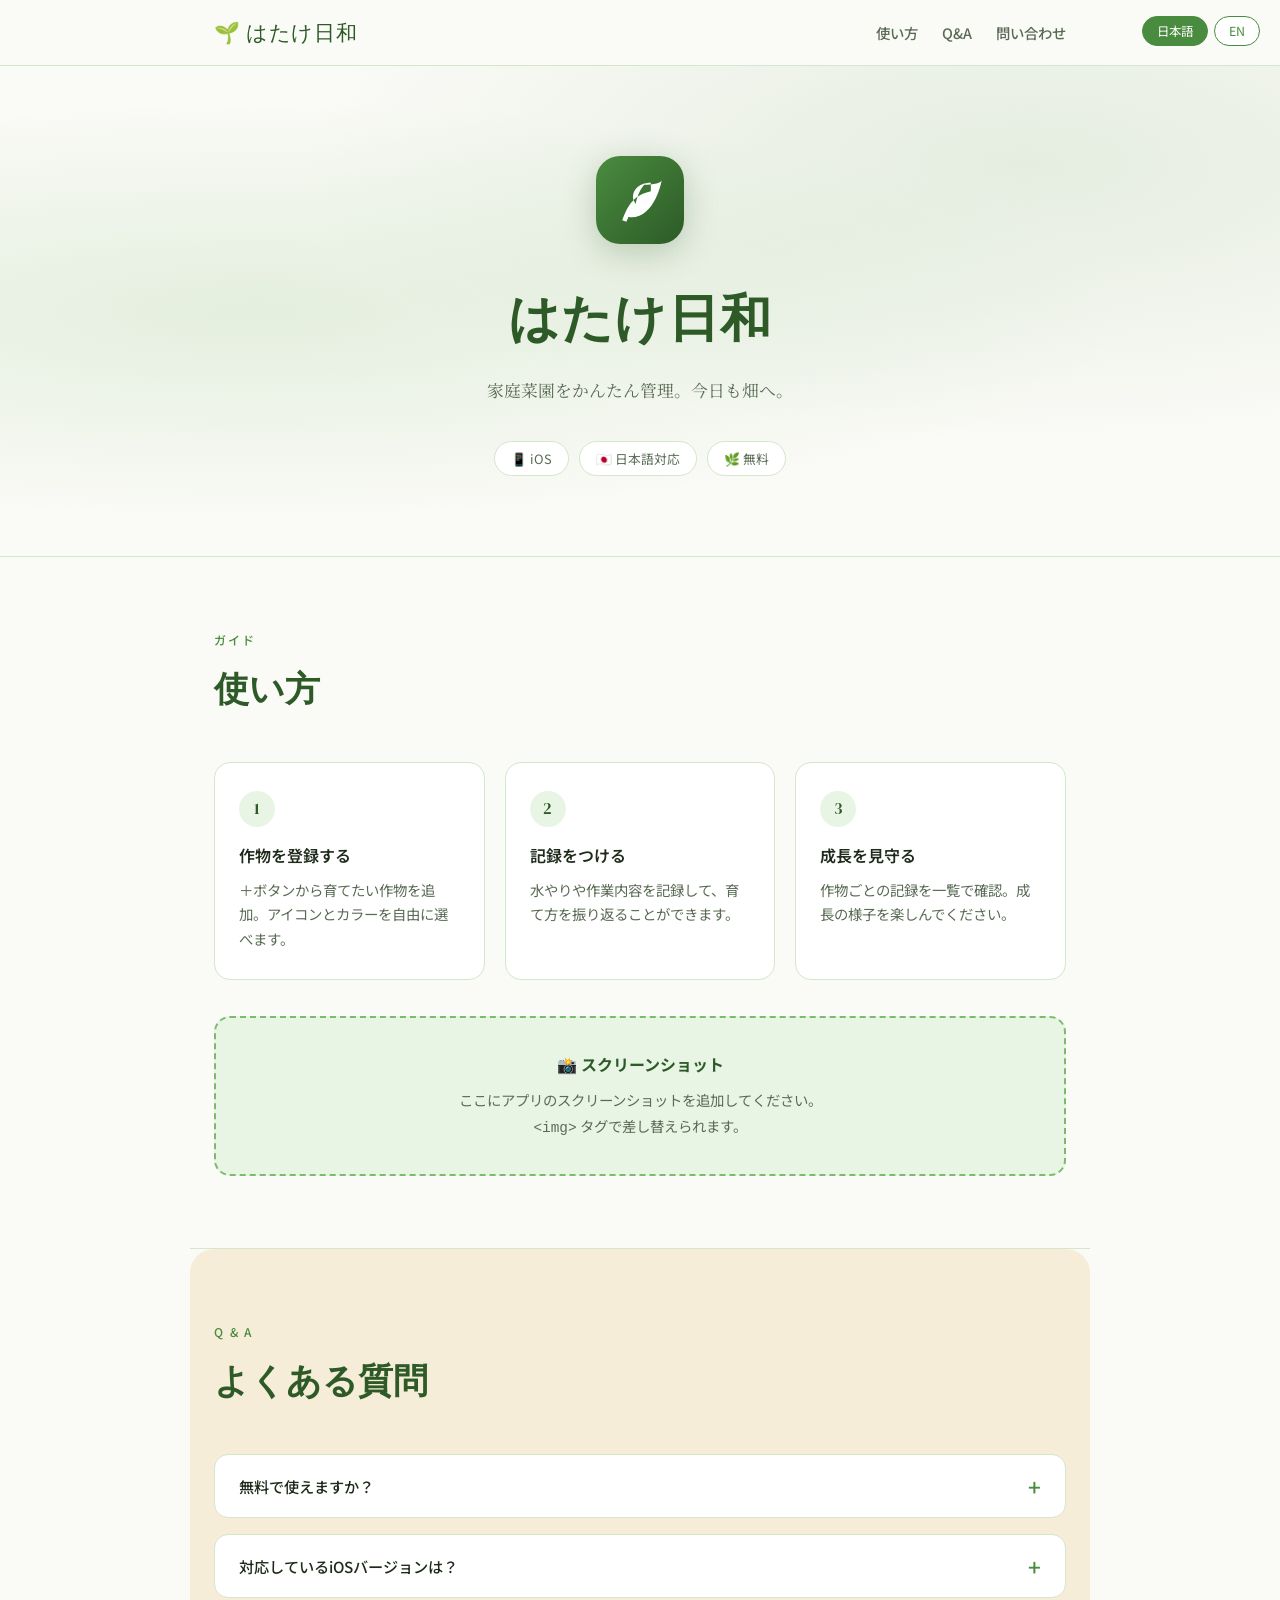
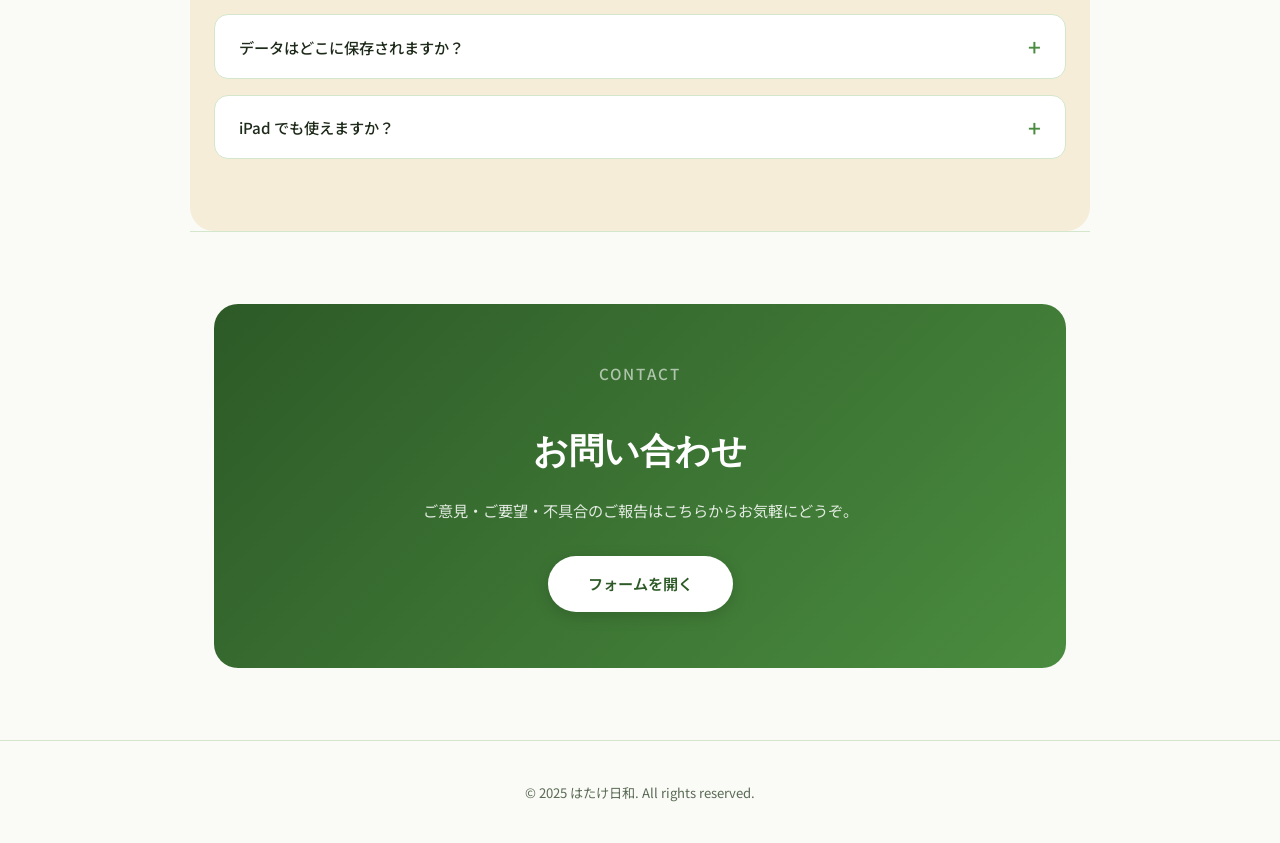
==== index.html @ 6ae56cb6 "Rename Index.html to index.html" ====
<!DOCTYPE html>
<html lang="ja">
<head>
  <meta charset="UTF-8">
  <meta name="viewport" content="width=device-width, initial-scale=1.0">
  <title>はたけ日和 - 家庭菜園をかんたん管理</title>
  <link rel="preconnect" href="https://fonts.googleapis.com">
  <link href="https://fonts.googleapis.com/css2?family=Noto+Serif+JP:wght@400;600;700&family=DM+Serif+Display&family=Noto+Sans+JP:wght@400;500&display=swap" rel="stylesheet">
  <style>
    /* ===== CSS変数（テーマカラー） ===== */
    :root {
      --green-deep:   #2d5a27;
      --green-mid:    #4a8c3f;
      --green-light:  #7dba6f;
      --green-pale:   #e8f5e4;
      --earth:        #8b6914;
      --earth-light:  #f5edd8;
      --cream:        #fafaf6;
      --text-main:    #1e2a1a;
      --text-sub:     #5a6b55;
      --border:       #d4e6cc;
    }

    /* ===== リセット・ベース ===== */
    *, *::before, *::after { box-sizing: border-box; margin: 0; padding: 0; }
    html { scroll-behavior: smooth; }
    body {
      font-family: 'Noto Sans JP', sans-serif;
      background: var(--cream);
      color: var(--text-main);
      line-height: 1.8;
    }

    /* ===== 言語切替ボタン ===== */
    .lang-switcher {
      position: fixed;
      top: 16px; right: 20px;
      z-index: 100;
      display: flex;
      gap: 6px;
    }
    .lang-btn {
      padding: 5px 14px;
      border-radius: 20px;
      border: 1.5px solid var(--green-mid);
      background: white;
      color: var(--green-mid);
      font-size: 0.78rem;
      font-family: 'Noto Sans JP', sans-serif;
      cursor: pointer;
      transition: all 0.2s;
    }
    .lang-btn.active, .lang-btn:hover {
      background: var(--green-mid);
      color: white;
    }

    /* ===== ナビゲーション ===== */
    nav {
      position: sticky;
      top: 0;
      background: rgba(250,250,246,0.92);
      backdrop-filter: blur(8px);
      border-bottom: 1px solid var(--border);
      z-index: 50;
    }
    .nav-inner {
      max-width: 900px;
      margin: 0 auto;
      padding: 14px 24px;
      display: flex;
      align-items: center;
      gap: 32px;
    }
    .nav-logo {
      font-family: 'DM Serif Display', serif;
      font-size: 1.3rem;
      color: var(--green-deep);
      text-decoration: none;
      letter-spacing: 0.03em;
    }
    .nav-links {
      display: flex;
      gap: 24px;
      list-style: none;
      margin-left: auto;
    }
    .nav-links a {
      text-decoration: none;
      color: var(--text-sub);
      font-size: 0.9rem;
      font-weight: 500;
      padding-bottom: 2px;
      border-bottom: 2px solid transparent;
      transition: color 0.2s, border-color 0.2s;
    }
    .nav-links a:hover {
      color: var(--green-mid);
      border-bottom-color: var(--green-mid);
    }

    /* ===== ヒーローセクション ===== */
    .hero {
      background:
        radial-gradient(ellipse at 20% 50%, rgba(125,186,111,0.18) 0%, transparent 60%),
        radial-gradient(ellipse at 80% 20%, rgba(77,140,63,0.12) 0%, transparent 50%),
        var(--cream);
      padding: 90px 24px 80px;
      text-align: center;
      border-bottom: 1px solid var(--border);
    }
    .hero-icon {
      width: 88px;
      height: 88px;
      background: linear-gradient(135deg, var(--green-mid), var(--green-deep));
      border-radius: 24px;
      display: flex;
      align-items: center;
      justify-content: center;
      margin: 0 auto 28px;
      box-shadow: 0 8px 32px rgba(45,90,39,0.25);
    }
    .hero-icon svg {
      width: 52px; height: 52px; fill: white;
    }
    .hero h1 {
      font-family: 'DM Serif Display', serif;
      font-size: clamp(2.2rem, 5vw, 3.2rem);
      color: var(--green-deep);
      letter-spacing: 0.02em;
      margin-bottom: 10px;
    }
    .hero-tagline {
      font-family: 'Noto Serif JP', serif;
      font-size: 1.05rem;
      color: var(--text-sub);
      margin-bottom: 36px;
    }
    .badge-row {
      display: flex;
      justify-content: center;
      gap: 10px;
      flex-wrap: wrap;
    }
    .badge {
      background: white;
      border: 1px solid var(--border);
      border-radius: 20px;
      padding: 5px 16px;
      font-size: 0.8rem;
      color: var(--text-sub);
    }

    /* ===== セクション共通 ===== */
    section {
      max-width: 900px;
      margin: 0 auto;
      padding: 72px 24px;
    }
    .section-label {
      font-size: 0.75rem;
      font-weight: 500;
      letter-spacing: 0.15em;
      text-transform: uppercase;
      color: var(--green-mid);
      margin-bottom: 8px;
    }
    .section-title {
      font-family: 'DM Serif Display', serif;
      font-size: clamp(1.6rem, 3vw, 2.2rem);
      color: var(--green-deep);
      margin-bottom: 40px;
    }
    hr.section-divider {
      border: none;
      border-top: 1px solid var(--border);
      max-width: 900px;
      margin: 0 auto;
    }

    /* ===== 使い方：ステップカード ===== */
    .steps-grid {
      display: grid;
      grid-template-columns: repeat(auto-fill, minmax(260px, 1fr));
      gap: 20px;
    }
    .step-card {
      background: white;
      border: 1px solid var(--border);
      border-radius: 16px;
      padding: 28px 24px;
      transition: box-shadow 0.2s, transform 0.2s;
    }
    .step-card:hover {
      box-shadow: 0 6px 24px rgba(45,90,39,0.1);
      transform: translateY(-2px);
    }
    .step-num {
      width: 36px; height: 36px;
      background: var(--green-pale);
      border-radius: 50%;
      display: flex;
      align-items: center;
      justify-content: center;
      font-family: 'DM Serif Display', serif;
      font-size: 1rem;
      color: var(--green-deep);
      margin-bottom: 14px;
    }
    .step-card h3 {
      font-size: 1rem;
      font-weight: 600;
      color: var(--text-main);
      margin-bottom: 8px;
    }
    .step-card p {
      font-size: 0.9rem;
      color: var(--text-sub);
      line-height: 1.7;
    }

    /* スクリーンショットプレースホルダー */
    .screenshot-note {
      background: var(--green-pale);
      border: 2px dashed var(--green-light);
      border-radius: 16px;
      padding: 32px;
      text-align: center;
      color: var(--text-sub);
      font-size: 0.9rem;
      margin-top: 36px;
    }
    .screenshot-note strong {
      display: block;
      font-size: 1rem;
      color: var(--green-deep);
      margin-bottom: 8px;
    }

    /* ===== Q&A ===== */
    #qa { background: var(--earth-light); border-radius: 24px; }
    .qa-list {
      display: flex;
      flex-direction: column;
      gap: 16px;
    }
    .qa-item {
      background: white;
      border-radius: 14px;
      border: 1px solid var(--border);
      overflow: hidden;
    }
    .qa-question {
      width: 100%;
      text-align: left;
      background: none;
      border: none;
      padding: 20px 24px;
      font-family: 'Noto Sans JP', sans-serif;
      font-size: 0.95rem;
      font-weight: 500;
      color: var(--text-main);
      cursor: pointer;
      display: flex;
      justify-content: space-between;
      align-items: center;
      gap: 12px;
    }
    .qa-question::after {
      content: '+';
      font-size: 1.4rem;
      color: var(--green-mid);
      line-height: 1;
      flex-shrink: 0;
      transition: transform 0.25s;
    }
    .qa-item.open .qa-question::after {
      transform: rotate(45deg);
    }
    .qa-answer {
      max-height: 0;
      overflow: hidden;
      transition: max-height 0.3s ease, padding 0.3s;
      font-size: 0.9rem;
      color: var(--text-sub);
      padding: 0 24px;
    }
    .qa-item.open .qa-answer {
      max-height: 300px;
      padding: 0 24px 20px;
    }

    /* ===== 問い合わせ ===== */
    .contact-box {
      background: linear-gradient(135deg, var(--green-deep), var(--green-mid));
      border-radius: 24px;
      padding: 56px 40px;
      text-align: center;
      color: white;
    }
    .contact-box .section-label { color: rgba(255,255,255,0.7); }
    .contact-box .section-title { color: white; margin-bottom: 14px; }
    .contact-box p {
      font-size: 0.95rem;
      opacity: 0.85;
      margin-bottom: 32px;
    }
    .contact-btn {
      display: inline-block;
      background: white;
      color: var(--green-deep);
      font-family: 'Noto Sans JP', sans-serif;
      font-weight: 600;
      font-size: 0.95rem;
      padding: 14px 40px;
      border-radius: 50px;
      text-decoration: none;
      transition: transform 0.2s, box-shadow 0.2s;
      box-shadow: 0 4px 16px rgba(0,0,0,0.15);
    }
    .contact-btn:hover {
      transform: translateY(-2px);
      box-shadow: 0 8px 24px rgba(0,0,0,0.2);
    }

    /* ===== フッター ===== */
    footer {
      text-align: center;
      padding: 40px 24px;
      font-size: 0.82rem;
      color: var(--text-sub);
      border-top: 1px solid var(--border);
    }

    /* ===== 言語切替：非表示クラス ===== */
    .ja, .en { transition: opacity 0.2s; }
    body.lang-en .ja { display: none; }
    body.lang-ja .en { display: none; }

    /* ===== レスポンシブ ===== */
    @media (max-width: 600px) {
      .nav-links { gap: 16px; }
      .nav-links a { font-size: 0.82rem; }
      .contact-box { padding: 40px 24px; }
    }
  </style>
</head>
<body class="lang-ja">

  <!-- 言語切替 -->
  <div class="lang-switcher">
    <button class="lang-btn active" onclick="setLang('ja')">日本語</button>
    <button class="lang-btn" onclick="setLang('en')">EN</button>
  </div>

  <!-- ナビゲーション -->
  <nav>
    <div class="nav-inner">
      <a href="#" class="nav-logo">🌱 はたけ日和</a>
      <ul class="nav-links">
        <li><a href="#howto"><span class="ja">使い方</span><span class="en">How to Use</span></a></li>
        <li><a href="#qa"><span class="ja">Q&amp;A</span><span class="en">Q&amp;A</span></a></li>
        <li><a href="#contact"><span class="ja">問い合わせ</span><span class="en">Contact</span></a></li>
      </ul>
    </div>
  </nav>

  <!-- ヒーロー -->
  <div class="hero">
    <div class="hero-icon">
      <svg viewBox="0 0 24 24"><path d="M17 8C8 10 5.9 16.17 3.82 21.34L5.71 22l1-2.3A4.49 4.49 0 0 0 8 20C19 20 22 3 22 3c-1 2-8 2-8 2C11 8 10 14 10 14l-1-2c-1-4 2-8 8-8Z"/></svg>
    </div>
    <h1>はたけ日和</h1>
    <p class="hero-tagline ja">家庭菜園をかんたん管理。今日も畑へ。</p>
    <p class="hero-tagline en">Simple home garden journal for every sunny day.</p>
    <div class="badge-row">
      <span class="badge">📱 iOS</span>
      <span class="badge ja">🇯🇵 日本語対応</span>
      <span class="badge en">🇯🇵 Japanese App</span>
      <span class="badge">🌿 無料</span>
    </div>
  </div>

  <!-- 使い方 -->
  <section id="howto">
    <p class="section-label ja">ガイド</p>
    <p class="section-label en">Guide</p>
    <h2 class="section-title ja">使い方</h2>
    <h2 class="section-title en">How to Use</h2>

    <div class="steps-grid">
      <div class="step-card">
        <div class="step-num">1</div>
        <h3 class="ja">作物を登録する</h3>
        <h3 class="en">Add a Crop</h3>
        <p class="ja">＋ボタンから育てたい作物を追加。アイコンとカラーを自由に選べます。</p>
        <p class="en">Tap the + button to add a crop. Choose your favorite icon and color.</p>
      </div>
      <div class="step-card">
        <div class="step-num">2</div>
        <h3 class="ja">記録をつける</h3>
        <h3 class="en">Log Your Garden</h3>
        <p class="ja">水やりや作業内容を記録して、育て方を振り返ることができます。</p>
        <p class="en">Record watering and tasks to track your gardening progress.</p>
      </div>
      <div class="step-card">
        <div class="step-num">3</div>
        <h3 class="ja">成長を見守る</h3>
        <h3 class="en">Watch It Grow</h3>
        <p class="ja">作物ごとの記録を一覧で確認。成長の様子を楽しんでください。</p>
        <p class="en">View all records per crop and enjoy watching your plants grow.</p>
      </div>
    </div>

    <!-- スクリーンショット挿入場所 -->
    <div class="screenshot-note">
      <strong class="ja">📸 スクリーンショット</strong>
      <strong class="en">📸 Screenshots</strong>
      <span class="ja">ここにアプリのスクリーンショットを追加してください。<br><code>&lt;img&gt;</code> タグで差し替えられます。</span>
      <span class="en">Add your app screenshots here.<br>Replace this with <code>&lt;img&gt;</code> tags.</span>
    </div>
  </section>

  <hr class="section-divider">

  <!-- Q&A -->
  <section id="qa">
    <p class="section-label">Q &amp; A</p>
    <h2 class="section-title ja">よくある質問</h2>
    <h2 class="section-title en">Frequently Asked Questions</h2>

    <div class="qa-list">

      <div class="qa-item">
        <button class="qa-question ja" onclick="toggleQA(this)">無料で使えますか？</button>
        <button class="qa-question en" onclick="toggleQA(this)">Is the app free to use?</button>
        <div class="qa-answer ja">はい、無料でご利用いただけます。</div>
        <div class="qa-answer en">Yes, the app is completely free.</div>
      </div>

      <div class="qa-item">
        <button class="qa-question ja" onclick="toggleQA(this)">対応しているiOSバージョンは？</button>
        <button class="qa-question en" onclick="toggleQA(this)">What iOS versions are supported?</button>
        <div class="qa-answer ja">iOS 17以降に対応しています。</div>
        <div class="qa-answer en">HomeGarden requires iOS 17 or later.</div>
      </div>

      <div class="qa-item">
        <button class="qa-question ja" onclick="toggleQA(this)">データはどこに保存されますか？</button>
        <button class="qa-question en" onclick="toggleQA(this)">Where is my data stored?</button>
        <div class="qa-answer ja">データはお使いのデバイス内にのみ保存されます。外部サーバーへの送信はありません。</div>
        <div class="qa-answer en">All data is stored locally on your device. Nothing is sent to external servers.</div>
      </div>

      <div class="qa-item">
        <button class="qa-question ja" onclick="toggleQA(this)">iPad でも使えますか？</button>
        <button class="qa-question en" onclick="toggleQA(this)">Can I use it on iPad?</button>
        <div class="qa-answer ja">現在はiPhone向けに最適化されています。iPad対応は今後のアップデートで検討中です。</div>
        <div class="qa-answer en">Currently optimized for iPhone. iPad support is being considered for a future update.</div>
      </div>

    </div>
  </section>

  <hr class="section-divider">

  <!-- 問い合わせ -->
  <section id="contact">
    <div class="contact-box">
      <p class="section-label">Contact</p>
      <h2 class="section-title ja">お問い合わせ</h2>
      <h2 class="section-title en">Get in Touch</h2>
      <p class="ja">ご意見・ご要望・不具合のご報告はこちらからお気軽にどうぞ。</p>
      <p class="en">Have feedback, a request, or found a bug? Feel free to reach out.</p>
      <!-- ▼ Google フォームのURLに差し替えてください ▼ -->
      <a href="https://docs.google.com/forms/d/e/1FAIpQLSd4yqI40snKycwmUbcqbCMmJKkTAy4T33C1d7pGYX413HEjDw/viewform?usp=header" class="contact-btn">
        <span class="ja">フォームを開く</span>
        <span class="en">Open Form</span>
      </a>
    </div>
  </section>

  <!-- フッター -->
  <footer>
    <p>© 2025 はたけ日和. All rights reserved.</p>
  </footer>

  <script>
    /* ===== 言語切替 ===== */
    function setLang(lang) {
      document.body.className = 'lang-' + lang;
      document.querySelectorAll('.lang-btn').forEach(btn => {
        btn.classList.toggle('active', btn.textContent.trim().toLowerCase().startsWith(lang === 'ja' ? '日' : 'en'));
      });
      document.documentElement.lang = lang === 'ja' ? 'ja' : 'en';
    }

    /* ===== Q&Aアコーディオン ===== */
    function toggleQA(btn) {
      const item = btn.closest('.qa-item');
      // 同じカテゴリ（日/英）の他を閉じる
      document.querySelectorAll('.qa-item').forEach(i => {
        if (i !== item) i.classList.remove('open');
      });
      item.classList.toggle('open');
    }
  </script>

</body>
</html>
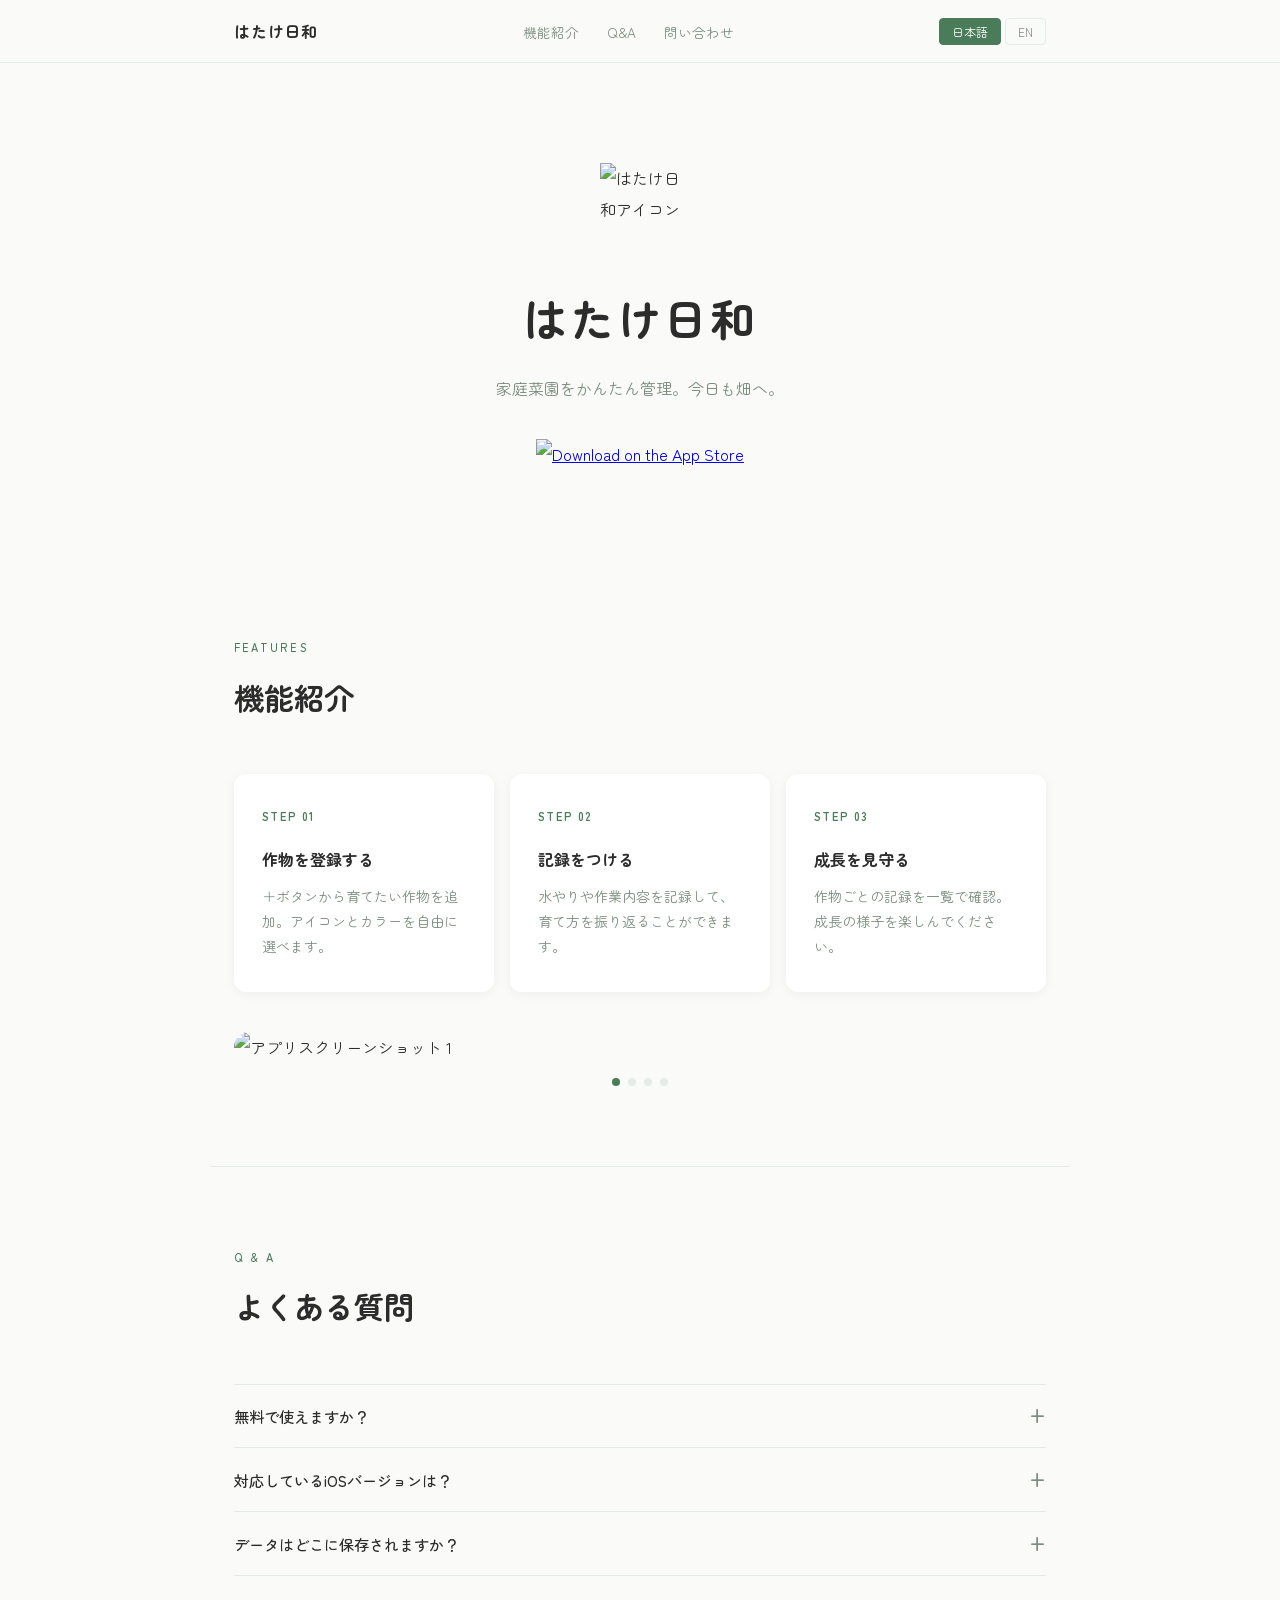
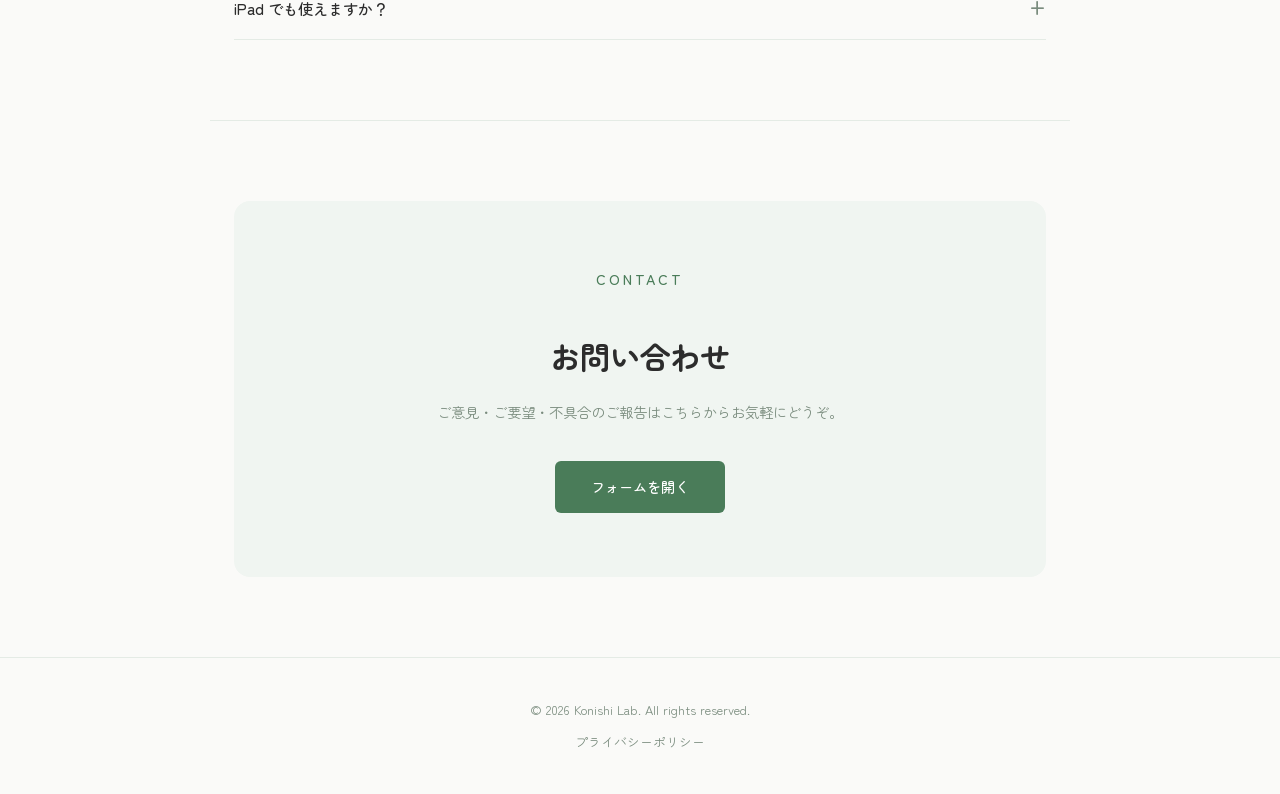
==== commit 9564d1db: "スクリーンショットカルーセルを1枚表示に変更・ドットインジケーター追加・コピーライト更新 Co-Authored-By: Claude Sonnet 4.6 <noreply@anthropic.co" ====
--- a/index.html
+++ b/index.html
@@ -3,408 +3,79 @@
 <head>
   <meta charset="UTF-8">
   <meta name="viewport" content="width=device-width, initial-scale=1.0">
-  <title>はたけ日和 - 家庭菜園をかんたん管理</title>
+  <title>はたけ日和</title>
   <link rel="preconnect" href="https://fonts.googleapis.com">
-  <link href="https://fonts.googleapis.com/css2?family=Noto+Serif+JP:wght@400;600;700&family=DM+Serif+Display&family=Noto+Sans+JP:wght@400;500&display=swap" rel="stylesheet">
-  <style>
-    /* ===== CSS変数（テーマカラー） ===== */
-    :root {
-      --green-deep:   #2d5a27;
-      --green-mid:    #4a8c3f;
-      --green-light:  #7dba6f;
-      --green-pale:   #e8f5e4;
-      --earth:        #8b6914;
-      --earth-light:  #f5edd8;
-      --cream:        #fafaf6;
-      --text-main:    #1e2a1a;
-      --text-sub:     #5a6b55;
-      --border:       #d4e6cc;
-    }
-
-    /* ===== リセット・ベース ===== */
-    *, *::before, *::after { box-sizing: border-box; margin: 0; padding: 0; }
-    html { scroll-behavior: smooth; }
-    body {
-      font-family: 'Noto Sans JP', sans-serif;
-      background: var(--cream);
-      color: var(--text-main);
-      line-height: 1.8;
-    }
-
-    /* ===== 言語切替ボタン ===== */
-    .lang-switcher {
-      position: fixed;
-      top: 16px; right: 20px;
-      z-index: 100;
-      display: flex;
-      gap: 6px;
-    }
-    .lang-btn {
-      padding: 5px 14px;
-      border-radius: 20px;
-      border: 1.5px solid var(--green-mid);
-      background: white;
-      color: var(--green-mid);
-      font-size: 0.78rem;
-      font-family: 'Noto Sans JP', sans-serif;
-      cursor: pointer;
-      transition: all 0.2s;
-    }
-    .lang-btn.active, .lang-btn:hover {
-      background: var(--green-mid);
-      color: white;
-    }
-
-    /* ===== ナビゲーション ===== */
-    nav {
-      position: sticky;
-      top: 0;
-      background: rgba(250,250,246,0.92);
-      backdrop-filter: blur(8px);
-      border-bottom: 1px solid var(--border);
-      z-index: 50;
-    }
-    .nav-inner {
-      max-width: 900px;
-      margin: 0 auto;
-      padding: 14px 24px;
-      display: flex;
-      align-items: center;
-      gap: 32px;
-    }
-    .nav-logo {
-      font-family: 'DM Serif Display', serif;
-      font-size: 1.3rem;
-      color: var(--green-deep);
-      text-decoration: none;
-      letter-spacing: 0.03em;
-    }
-    .nav-links {
-      display: flex;
-      gap: 24px;
-      list-style: none;
-      margin-left: auto;
-    }
-    .nav-links a {
-      text-decoration: none;
-      color: var(--text-sub);
-      font-size: 0.9rem;
-      font-weight: 500;
-      padding-bottom: 2px;
-      border-bottom: 2px solid transparent;
-      transition: color 0.2s, border-color 0.2s;
-    }
-    .nav-links a:hover {
-      color: var(--green-mid);
-      border-bottom-color: var(--green-mid);
-    }
-
-    /* ===== ヒーローセクション ===== */
-    .hero {
-      background:
-        radial-gradient(ellipse at 20% 50%, rgba(125,186,111,0.18) 0%, transparent 60%),
-        radial-gradient(ellipse at 80% 20%, rgba(77,140,63,0.12) 0%, transparent 50%),
-        var(--cream);
-      padding: 90px 24px 80px;
-      text-align: center;
-      border-bottom: 1px solid var(--border);
-    }
-    .hero-icon {
-      width: 88px;
-      height: 88px;
-      background: linear-gradient(135deg, var(--green-mid), var(--green-deep));
-      border-radius: 24px;
-      display: flex;
-      align-items: center;
-      justify-content: center;
-      margin: 0 auto 28px;
-      box-shadow: 0 8px 32px rgba(45,90,39,0.25);
-    }
-    .hero-icon svg {
-      width: 52px; height: 52px; fill: white;
-    }
-    .hero h1 {
-      font-family: 'DM Serif Display', serif;
-      font-size: clamp(2.2rem, 5vw, 3.2rem);
-      color: var(--green-deep);
-      letter-spacing: 0.02em;
-      margin-bottom: 10px;
-    }
-    .hero-tagline {
-      font-family: 'Noto Serif JP', serif;
-      font-size: 1.05rem;
-      color: var(--text-sub);
-      margin-bottom: 36px;
-    }
-    .badge-row {
-      display: flex;
-      justify-content: center;
-      gap: 10px;
-      flex-wrap: wrap;
-    }
-    .badge {
-      background: white;
-      border: 1px solid var(--border);
-      border-radius: 20px;
-      padding: 5px 16px;
-      font-size: 0.8rem;
-      color: var(--text-sub);
-    }
-
-    /* ===== セクション共通 ===== */
-    section {
-      max-width: 900px;
-      margin: 0 auto;
-      padding: 72px 24px;
-    }
-    .section-label {
-      font-size: 0.75rem;
-      font-weight: 500;
-      letter-spacing: 0.15em;
-      text-transform: uppercase;
-      color: var(--green-mid);
-      margin-bottom: 8px;
-    }
-    .section-title {
-      font-family: 'DM Serif Display', serif;
-      font-size: clamp(1.6rem, 3vw, 2.2rem);
-      color: var(--green-deep);
-      margin-bottom: 40px;
-    }
-    hr.section-divider {
-      border: none;
-      border-top: 1px solid var(--border);
-      max-width: 900px;
-      margin: 0 auto;
-    }
-
-    /* ===== 使い方：ステップカード ===== */
-    .steps-grid {
-      display: grid;
-      grid-template-columns: repeat(auto-fill, minmax(260px, 1fr));
-      gap: 20px;
-    }
-    .step-card {
-      background: white;
-      border: 1px solid var(--border);
-      border-radius: 16px;
-      padding: 28px 24px;
-      transition: box-shadow 0.2s, transform 0.2s;
-    }
-    .step-card:hover {
-      box-shadow: 0 6px 24px rgba(45,90,39,0.1);
-      transform: translateY(-2px);
-    }
-    .step-num {
-      width: 36px; height: 36px;
-      background: var(--green-pale);
-      border-radius: 50%;
-      display: flex;
-      align-items: center;
-      justify-content: center;
-      font-family: 'DM Serif Display', serif;
-      font-size: 1rem;
-      color: var(--green-deep);
-      margin-bottom: 14px;
-    }
-    .step-card h3 {
-      font-size: 1rem;
-      font-weight: 600;
-      color: var(--text-main);
-      margin-bottom: 8px;
-    }
-    .step-card p {
-      font-size: 0.9rem;
-      color: var(--text-sub);
-      line-height: 1.7;
-    }
-
-    /* スクリーンショットプレースホルダー */
-    .screenshot-note {
-      background: var(--green-pale);
-      border: 2px dashed var(--green-light);
-      border-radius: 16px;
-      padding: 32px;
-      text-align: center;
-      color: var(--text-sub);
-      font-size: 0.9rem;
-      margin-top: 36px;
-    }
-    .screenshot-note strong {
-      display: block;
-      font-size: 1rem;
-      color: var(--green-deep);
-      margin-bottom: 8px;
-    }
-
-    /* ===== Q&A ===== */
-    #qa { background: var(--earth-light); border-radius: 24px; }
-    .qa-list {
-      display: flex;
-      flex-direction: column;
-      gap: 16px;
-    }
-    .qa-item {
-      background: white;
-      border-radius: 14px;
-      border: 1px solid var(--border);
-      overflow: hidden;
-    }
-    .qa-question {
-      width: 100%;
-      text-align: left;
-      background: none;
-      border: none;
-      padding: 20px 24px;
-      font-family: 'Noto Sans JP', sans-serif;
-      font-size: 0.95rem;
-      font-weight: 500;
-      color: var(--text-main);
-      cursor: pointer;
-      display: flex;
-      justify-content: space-between;
-      align-items: center;
-      gap: 12px;
-    }
-    .qa-question::after {
-      content: '+';
-      font-size: 1.4rem;
-      color: var(--green-mid);
-      line-height: 1;
-      flex-shrink: 0;
-      transition: transform 0.25s;
-    }
-    .qa-item.open .qa-question::after {
-      transform: rotate(45deg);
-    }
-    .qa-answer {
-      max-height: 0;
-      overflow: hidden;
-      transition: max-height 0.3s ease, padding 0.3s;
-      font-size: 0.9rem;
-      color: var(--text-sub);
-      padding: 0 24px;
-    }
-    .qa-item.open .qa-answer {
-      max-height: 300px;
-      padding: 0 24px 20px;
-    }
-
-    /* ===== 問い合わせ ===== */
-    .contact-box {
-      background: linear-gradient(135deg, var(--green-deep), var(--green-mid));
-      border-radius: 24px;
-      padding: 56px 40px;
-      text-align: center;
-      color: white;
-    }
-    .contact-box .section-label { color: rgba(255,255,255,0.7); }
-    .contact-box .section-title { color: white; margin-bottom: 14px; }
-    .contact-box p {
-      font-size: 0.95rem;
-      opacity: 0.85;
-      margin-bottom: 32px;
-    }
-    .contact-btn {
-      display: inline-block;
-      background: white;
-      color: var(--green-deep);
-      font-family: 'Noto Sans JP', sans-serif;
-      font-weight: 600;
-      font-size: 0.95rem;
-      padding: 14px 40px;
-      border-radius: 50px;
-      text-decoration: none;
-      transition: transform 0.2s, box-shadow 0.2s;
-      box-shadow: 0 4px 16px rgba(0,0,0,0.15);
-    }
-    .contact-btn:hover {
-      transform: translateY(-2px);
-      box-shadow: 0 8px 24px rgba(0,0,0,0.2);
-    }
-
-    /* ===== フッター ===== */
-    footer {
-      text-align: center;
-      padding: 40px 24px;
-      font-size: 0.82rem;
-      color: var(--text-sub);
-      border-top: 1px solid var(--border);
-    }
-
-    /* ===== 言語切替：非表示クラス ===== */
-    .ja, .en { transition: opacity 0.2s; }
-    body.lang-en .ja { display: none; }
-    body.lang-ja .en { display: none; }
-
-    /* ===== レスポンシブ ===== */
-    @media (max-width: 600px) {
-      .nav-links { gap: 16px; }
-      .nav-links a { font-size: 0.82rem; }
-      .contact-box { padding: 40px 24px; }
-    }
-  </style>
+  <link href="https://fonts.googleapis.com/css2?family=Zen+Maru+Gothic:wght@400;500;700&display=swap" rel="stylesheet">
+  <link rel="stylesheet" href="src/style.css">
 </head>
 <body class="lang-ja">
-
-  <!-- 言語切替 -->
-  <div class="lang-switcher">
-    <button class="lang-btn active" onclick="setLang('ja')">日本語</button>
-    <button class="lang-btn" onclick="setLang('en')">EN</button>
-  </div>
 
   <!-- ナビゲーション -->
   <nav>
     <div class="nav-inner">
-      <a href="#" class="nav-logo">🌱 はたけ日和</a>
+      <a href="#" class="nav-logo">はたけ日和</a>
       <ul class="nav-links">
-        <li><a href="#howto"><span class="ja">使い方</span><span class="en">How to Use</span></a></li>
+        <li><a href="#howto"><span class="ja">機能紹介</span><span class="en">Features</span></a></li>
         <li><a href="#qa"><span class="ja">Q&amp;A</span><span class="en">Q&amp;A</span></a></li>
         <li><a href="#contact"><span class="ja">問い合わせ</span><span class="en">Contact</span></a></li>
+        <!-- 言語切替（スマホメニュー内に表示） -->
+        <li class="lang-switcher-item">
+          <div class="lang-switcher">
+            <button class="lang-btn active" onclick="setLang('ja')">日本語</button>
+            <button class="lang-btn" onclick="setLang('en')">EN</button>
+          </div>
+        </li>
       </ul>
+      <!-- 言語切替（デスクトップのみ表示） -->
+      <div class="lang-switcher lang-switcher-desktop">
+        <button class="lang-btn active" onclick="setLang('ja')">日本語</button>
+        <button class="lang-btn" onclick="setLang('en')">EN</button>
+      </div>
+      <!-- ハンバーガーボタン（スマホのみ表示・一番右） -->
+      <button class="nav-hamburger" aria-label="メニュー" onclick="toggleNav()">
+        <span></span><span></span><span></span>
+      </button>
     </div>
   </nav>
 
   <!-- ヒーロー -->
   <div class="hero">
     <div class="hero-icon">
-      <svg viewBox="0 0 24 24"><path d="M17 8C8 10 5.9 16.17 3.82 21.34L5.71 22l1-2.3A4.49 4.49 0 0 0 8 20C19 20 22 3 22 3c-1 2-8 2-8 2C11 8 10 14 10 14l-1-2c-1-4 2-8 8-8Z"/></svg>
+      <img src="images/icon.png" alt="はたけ日和アイコン" loading="lazy">
     </div>
     <h1>はたけ日和</h1>
     <p class="hero-tagline ja">家庭菜園をかんたん管理。今日も畑へ。</p>
     <p class="hero-tagline en">Simple home garden journal for every sunny day.</p>
-    <div class="badge-row">
-      <span class="badge">📱 iOS</span>
-      <span class="badge ja">🇯🇵 日本語対応</span>
-      <span class="badge en">🇯🇵 Japanese App</span>
-      <span class="badge">🌿 無料</span>
-    </div>
+    <!-- ▼ App Store の URL に差し替えてください ▼ -->
+    <a href="#" class="appstore-btn" target="_blank" rel="noopener noreferrer">
+      <img src="https://developer.apple.com/assets/elements/badges/download-on-the-app-store.svg" alt="Download on the App Store">
+    </a>
   </div>
 
   <!-- 使い方 -->
   <section id="howto">
-    <p class="section-label ja">ガイド</p>
-    <p class="section-label en">Guide</p>
-    <h2 class="section-title ja">使い方</h2>
-    <h2 class="section-title en">How to Use</h2>
+    <p class="section-label ja">Features</p>
+    <p class="section-label en">Features</p>
+    <h2 class="section-title ja">機能紹介</h2>
+    <h2 class="section-title en">Features</h2>
 
     <div class="steps-grid">
       <div class="step-card">
-        <div class="step-num">1</div>
+        <div class="step-num">STEP 01</div>
         <h3 class="ja">作物を登録する</h3>
         <h3 class="en">Add a Crop</h3>
         <p class="ja">＋ボタンから育てたい作物を追加。アイコンとカラーを自由に選べます。</p>
         <p class="en">Tap the + button to add a crop. Choose your favorite icon and color.</p>
       </div>
       <div class="step-card">
-        <div class="step-num">2</div>
+        <div class="step-num">STEP 02</div>
         <h3 class="ja">記録をつける</h3>
         <h3 class="en">Log Your Garden</h3>
         <p class="ja">水やりや作業内容を記録して、育て方を振り返ることができます。</p>
         <p class="en">Record watering and tasks to track your gardening progress.</p>
       </div>
       <div class="step-card">
-        <div class="step-num">3</div>
+        <div class="step-num">STEP 03</div>
         <h3 class="ja">成長を見守る</h3>
         <h3 class="en">Watch It Grow</h3>
         <p class="ja">作物ごとの記録を一覧で確認。成長の様子を楽しんでください。</p>
@@ -412,12 +83,20 @@
       </div>
     </div>
 
-    <!-- スクリーンショット挿入場所 -->
-    <div class="screenshot-note">
-      <strong class="ja">📸 スクリーンショット</strong>
-      <strong class="en">📸 Screenshots</strong>
-      <span class="ja">ここにアプリのスクリーンショットを追加してください。<br><code>&lt;img&gt;</code> タグで差し替えられます。</span>
-      <span class="en">Add your app screenshots here.<br>Replace this with <code>&lt;img&gt;</code> tags.</span>
+    <!-- スクリーンショットカルーセル -->
+    <div class="screenshot-carousel">
+      <div class="screenshot-track">
+        <img src="images/screenshots/1.png" alt="アプリスクリーンショット 1" loading="lazy">
+        <img src="images/screenshots/2.png" alt="アプリスクリーンショット 2" loading="lazy">
+        <img src="images/screenshots/3.png" alt="アプリスクリーンショット 3" loading="lazy">
+        <img src="images/screenshots/4.png" alt="アプリスクリーンショット 4" loading="lazy">
+      </div>
+      <div class="screenshot-dots">
+        <span class="dot active"></span>
+        <span class="dot"></span>
+        <span class="dot"></span>
+        <span class="dot"></span>
+      </div>
     </div>
   </section>
 
@@ -482,29 +161,11 @@
 
   <!-- フッター -->
   <footer>
-    <p>© 2025 はたけ日和. All rights reserved.</p>
+    <p>© 2026 Konishi Lab. All rights reserved.</p>
+    <p style="margin-top: 8px;"><a href="privacy.html" class="footer-link">プライバシーポリシー</a></p>
   </footer>
 
-  <script>
-    /* ===== 言語切替 ===== */
-    function setLang(lang) {
-      document.body.className = 'lang-' + lang;
-      document.querySelectorAll('.lang-btn').forEach(btn => {
-        btn.classList.toggle('active', btn.textContent.trim().toLowerCase().startsWith(lang === 'ja' ? '日' : 'en'));
-      });
-      document.documentElement.lang = lang === 'ja' ? 'ja' : 'en';
-    }
-
-    /* ===== Q&Aアコーディオン ===== */
-    function toggleQA(btn) {
-      const item = btn.closest('.qa-item');
-      // 同じカテゴリ（日/英）の他を閉じる
-      document.querySelectorAll('.qa-item').forEach(i => {
-        if (i !== item) i.classList.remove('open');
-      });
-      item.classList.toggle('open');
-    }
-  </script>
+  <script src="src/script.js"></script>
 
 </body>
 </html>
--- a/src/style.css
+++ b/src/style.css
@@ -0,0 +1,439 @@
+/* ===== CSS変数 ===== */
+:root {
+  --green:      #4a7c59;
+  --green-pale: #f0f5f1;
+  --cream:      #fafaf8;
+  --text-main:  #2c2c2c;
+  --text-sub:   #7a8c7e;
+  --border:     #e4ebe5;
+}
+
+/* ===== リセット・ベース ===== */
+*, *::before, *::after { box-sizing: border-box; margin: 0; padding: 0; }
+html { scroll-behavior: smooth; }
+body {
+  font-family: 'Zen Maru Gothic', sans-serif;
+  background: var(--cream);
+  color: var(--text-main);
+  line-height: 1.9;
+}
+
+/* ===== 言語切替ボタン ===== */
+.lang-switcher {
+  display: flex;
+  flex-direction: column; /* 縦並び */
+  gap: 4px;
+  flex-shrink: 0;
+}
+/* デスクトップ用言語切替（nav外に独立配置） */
+.lang-switcher-desktop {
+  display: flex;
+  flex-direction: row; /* 横並び */
+  gap: 4px;
+  margin-left: auto; /* 右端に押し出す */
+  flex-shrink: 0;
+}
+/* メニュー内言語切替（スマホ用・デスクトップでは非表示） */
+.lang-switcher-item {
+  display: none;
+}
+.lang-btn {
+  padding: 4px 12px;
+  border-radius: 4px;
+  border: 1px solid var(--border);
+  background: var(--cream);
+  color: var(--text-sub);
+  font-size: 0.75rem;
+  font-family: 'Zen Maru Gothic', sans-serif;
+  cursor: pointer;
+  transition: all 0.2s;
+}
+.lang-btn.active, .lang-btn:hover {
+  background: var(--green);
+  border-color: var(--green);
+  color: white;
+}
+
+/* ===== ナビゲーション ===== */
+nav {
+  position: sticky;
+  top: 0;
+  background: rgba(250,250,248,0.95);
+  backdrop-filter: blur(8px);
+  border-bottom: 1px solid var(--border);
+  z-index: 50;
+}
+.nav-inner {
+  max-width: 860px;
+  margin: 0 auto;
+  padding: 16px 24px;
+  display: flex;
+  align-items: center;
+}
+.nav-logo {
+  font-size: 1rem;
+  font-weight: 700;
+  color: var(--text-main);
+  text-decoration: none;
+  letter-spacing: 0.05em;
+}
+.nav-links {
+  display: flex;
+  gap: 28px;
+  list-style: none;
+  margin-left: auto; /* nav-linksを右端に寄せる */
+}
+
+/* ===== ハンバーガーボタン ===== */
+.nav-hamburger {
+  display: none; /* デスクトップでは非表示 */
+  flex-direction: column;
+  justify-content: space-between;
+  width: 24px;
+  height: 18px;
+  background: none;
+  border: none;
+  cursor: pointer;
+  padding: 0;
+  margin-left: 16px;
+}
+.nav-hamburger span {
+  display: block;
+  width: 100%;
+  height: 2px;
+  background: var(--text-main);
+  border-radius: 2px;
+  transition: all 0.25s;
+}
+/* ×アイコン（メニューオープン時） */
+nav.nav-open .nav-hamburger span:nth-child(1) {
+  transform: translateY(8px) rotate(45deg);
+}
+nav.nav-open .nav-hamburger span:nth-child(2) {
+  opacity: 0;
+}
+nav.nav-open .nav-hamburger span:nth-child(3) {
+  transform: translateY(-8px) rotate(-45deg);
+}
+.nav-links a {
+  text-decoration: none;
+  color: var(--text-sub);
+  font-size: 0.85rem;
+  transition: color 0.2s;
+}
+.nav-links a:hover {
+  color: var(--green);
+}
+
+/* ===== ヒーロー ===== */
+.hero {
+  padding: 100px 24px 88px;
+  text-align: center;
+}
+.hero-icon {
+  width: 80px;
+  height: 80px;
+  margin: 0 auto 32px;
+}
+.hero-icon img {
+  width: 100%;
+  height: 100%;
+  object-fit: contain;
+}
+.hero h1 {
+  font-size: clamp(2rem, 5vw, 2.8rem);
+  font-weight: 700;
+  color: var(--text-main);
+  letter-spacing: 0.04em;
+  margin-bottom: 12px;
+}
+.hero-tagline {
+  font-size: 1rem;
+  color: var(--text-sub);
+  font-weight: 400;
+  margin-bottom: 32px;
+}
+.appstore-btn {
+  display: inline-block;
+  margin-top: 4px;
+}
+.appstore-btn img {
+  height: 44px;
+  opacity: 1;
+  transition: opacity 0.2s;
+}
+.appstore-btn:hover img {
+  opacity: 0.75;
+}
+
+/* ===== セクション共通 ===== */
+section {
+  max-width: 860px;
+  margin: 0 auto;
+  padding: 80px 24px;
+}
+.section-label {
+  font-size: 0.7rem;
+  font-weight: 500;
+  letter-spacing: 0.2em;
+  text-transform: uppercase;
+  color: var(--green);
+  margin-bottom: 10px;
+}
+.section-title {
+  font-size: clamp(1.4rem, 3vw, 1.9rem);
+  font-weight: 700;
+  color: var(--text-main);
+  margin-bottom: 48px;
+}
+hr.section-divider {
+  border: none;
+  border-top: 1px solid var(--border);
+  max-width: 860px;
+  margin: 0 auto;
+}
+
+/* ===== ステップカード ===== */
+.steps-grid {
+  display: grid;
+  grid-template-columns: repeat(auto-fill, minmax(240px, 1fr));
+  gap: 16px;
+}
+.step-card {
+  background: white;
+  border-radius: 12px;
+  padding: 32px 28px;
+  box-shadow: 0 2px 12px rgba(0,0,0,0.05);
+  transition: box-shadow 0.2s, transform 0.2s;
+}
+.step-card:hover {
+  box-shadow: 0 6px 24px rgba(0,0,0,0.08);
+  transform: translateY(-2px);
+}
+.step-num {
+  font-size: 0.7rem;
+  font-weight: 700;
+  letter-spacing: 0.12em;
+  color: var(--green);
+  margin-bottom: 16px;
+}
+.step-card h3 {
+  font-size: 1rem;
+  font-weight: 700;
+  color: var(--text-main);
+  margin-bottom: 10px;
+}
+.step-card p {
+  font-size: 0.875rem;
+  color: var(--text-sub);
+  line-height: 1.8;
+}
+
+/* ===== スクリーンショットカルーセル ===== */
+.screenshot-carousel {
+  margin-top: 40px;
+  /* はみ出した画像を隠して1枚表示にする */
+  overflow-x: hidden;
+  scrollbar-width: none;
+  -ms-overflow-style: none;
+  cursor: grab;
+}
+.screenshot-carousel:active {
+  cursor: grabbing;
+}
+.screenshot-track {
+  display: flex;
+  /* 画像間の隙間をなくす */
+  gap: 0;
+  /* transformでスライドするためtransitionを設定 */
+  transition: transform 0.35s ease;
+}
+.screenshot-track img {
+  /* カルーセル幅いっぱいに1枚表示 */
+  width: 100%;
+  height: auto;
+  max-height: 480px;
+  object-fit: contain;
+  border-radius: 16px;
+  box-shadow: none;
+  flex-shrink: 0;
+  user-select: none;
+  -webkit-user-drag: none;
+  scroll-snap-align: start;
+}
+
+/* ドットインジケーター */
+.screenshot-dots {
+  display: flex;
+  justify-content: center;
+  gap: 8px;
+  margin-top: 16px;
+}
+.dot {
+  width: 8px;
+  height: 8px;
+  border-radius: 50%;
+  background: var(--border);
+  transition: background 0.2s;
+}
+.dot.active {
+  background: var(--green);
+}
+
+/* ===== Q&A ===== */
+#qa { background: transparent; border-radius: 0; }
+.qa-list {
+  display: flex;
+  flex-direction: column;
+  gap: 1px;
+  border-top: 1px solid var(--border);
+}
+.qa-item {
+  background: transparent;
+  border-radius: 0;
+  border: none;
+  border-bottom: 1px solid var(--border);
+  overflow: hidden;
+}
+.qa-question {
+  width: 100%;
+  text-align: left;
+  background: none;
+  border: none;
+  padding: 20px 0;
+  font-family: 'Zen Maru Gothic', sans-serif;
+  font-size: 0.95rem;
+  font-weight: 500;
+  color: var(--text-main);
+  cursor: pointer;
+  display: flex;
+  justify-content: space-between;
+  align-items: center;
+  gap: 16px;
+}
+.qa-question::after {
+  content: '+';
+  font-size: 1.2rem;
+  color: var(--text-sub);
+  line-height: 1;
+  flex-shrink: 0;
+  transition: transform 0.25s;
+}
+.qa-item.open .qa-question::after {
+  transform: rotate(45deg);
+}
+.qa-answer {
+  max-height: 0;
+  overflow: hidden;
+  transition: max-height 0.3s ease, padding 0.3s;
+  font-size: 0.875rem;
+  color: var(--text-sub);
+  padding: 0;
+}
+.qa-item.open .qa-answer {
+  max-height: 300px;
+  padding: 0 0 20px;
+}
+
+/* ===== 問い合わせ ===== */
+.contact-box {
+  background: var(--green-pale);
+  border-radius: 16px;
+  padding: 64px 40px;
+  text-align: center;
+}
+.contact-box .section-label { color: var(--green); }
+.contact-box .section-title { color: var(--text-main); margin-bottom: 12px; }
+.contact-box p {
+  font-size: 0.9rem;
+  color: var(--text-sub);
+  margin-bottom: 36px;
+}
+.contact-btn {
+  display: inline-block;
+  background: var(--green);
+  color: white;
+  font-family: 'Zen Maru Gothic', sans-serif;
+  font-weight: 500;
+  font-size: 0.9rem;
+  padding: 12px 36px;
+  border-radius: 6px;
+  text-decoration: none;
+  transition: opacity 0.2s;
+}
+.contact-btn:hover {
+  opacity: 0.85;
+}
+
+/* ===== フッター ===== */
+footer {
+  text-align: center;
+  padding: 40px 24px;
+  font-size: 0.8rem;
+  color: var(--text-sub);
+  border-top: 1px solid var(--border);
+}
+.footer-link {
+  color: var(--text-sub);
+  font-size: 0.8rem;
+  text-decoration: none;
+}
+.footer-link:hover { color: var(--green); }
+
+/* ===== 言語切替：非表示クラス ===== */
+.ja, .en { transition: opacity 0.2s; }
+body.lang-en .ja { display: none; }
+body.lang-ja .en { display: none; }
+
+/* ===== レスポンシブ ===== */
+@media (max-width: 600px) {
+  /* ハンバーガーボタンを一番右に表示 */
+  .nav-hamburger {
+    display: flex;
+    margin-left: auto;
+  }
+
+  /* デスクトップ用言語切替を非表示 */
+  .lang-switcher-desktop {
+    display: none;
+  }
+
+  /* nav-linksをデフォルト非表示、ハンバーガー押下で展開 */
+  .nav-links {
+    display: none;
+    position: absolute;
+    top: 100%;
+    left: 0;
+    right: 0;
+    background: rgba(250,250,248,0.98);
+    border-bottom: 1px solid var(--border);
+    flex-direction: column;
+    align-items: center;
+    gap: 0;
+    padding: 8px 0;
+    margin-left: 0;
+  }
+  nav.nav-open .nav-links {
+    display: flex;
+  }
+  .nav-links li {
+    width: 100%;
+    text-align: center;
+  }
+  .nav-links a {
+    display: block;
+    padding: 12px 0;
+  }
+
+  /* メニュー内の言語切替を表示 */
+  .lang-switcher-item {
+    display: flex;
+    justify-content: center;
+    padding: 12px 0;
+  }
+  .lang-switcher-item .lang-switcher {
+    flex-direction: row; /* メニュー内では横並び */
+  }
+
+  .contact-box { padding: 40px 20px; }
+}
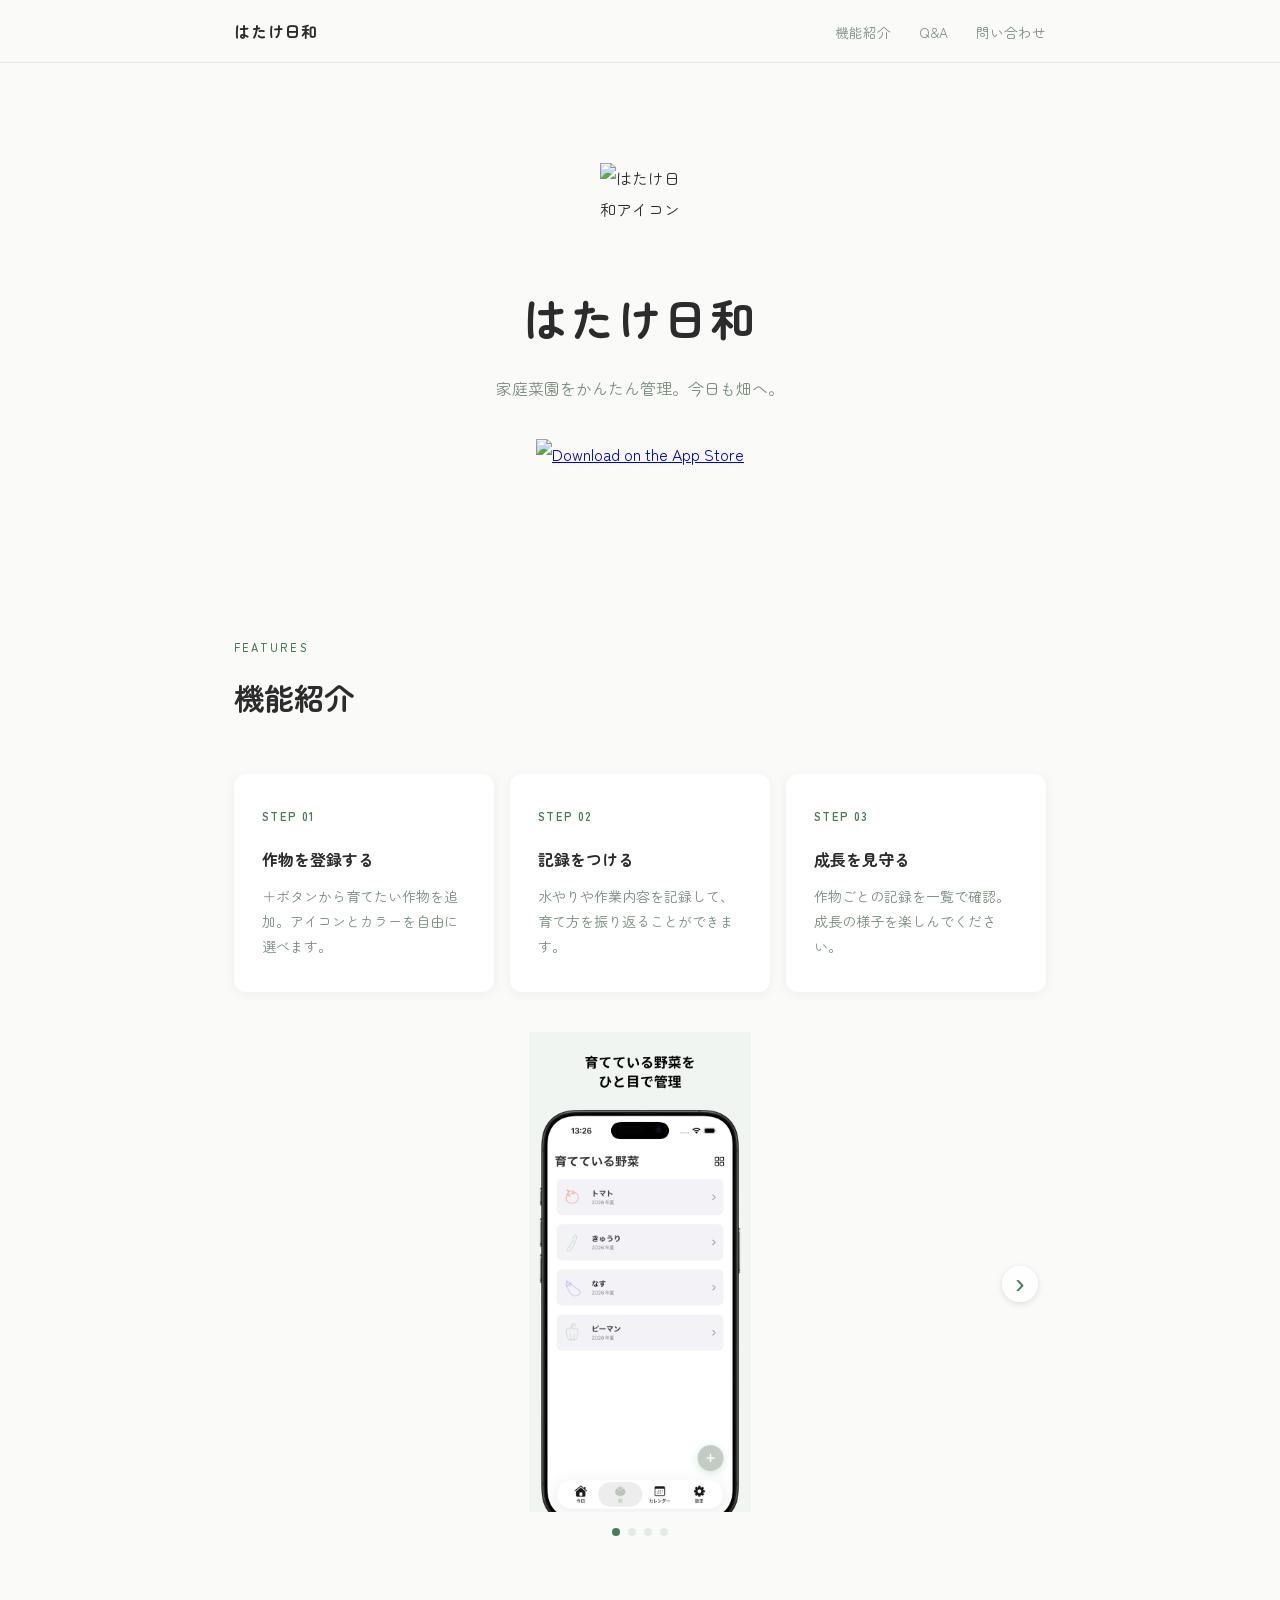
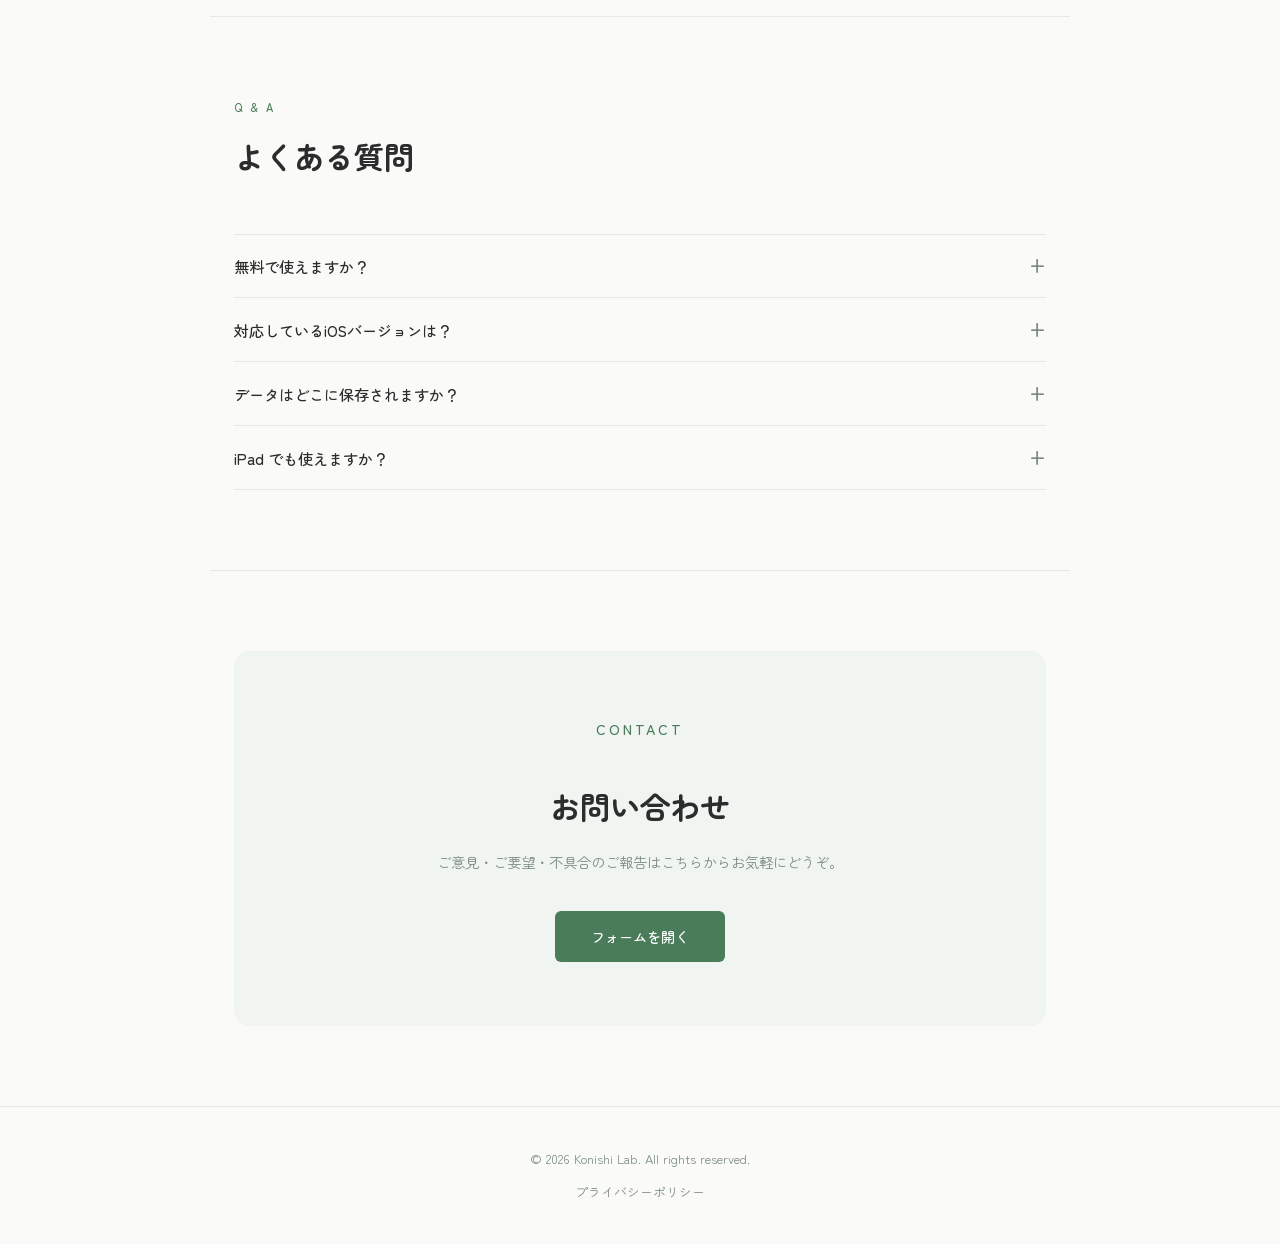
==== commit 573f93d4: "Simplify landing page and update carousel" ====
--- a/index.html
+++ b/index.html
@@ -8,29 +8,17 @@
   <link href="https://fonts.googleapis.com/css2?family=Zen+Maru+Gothic:wght@400;500;700&display=swap" rel="stylesheet">
   <link rel="stylesheet" href="src/style.css">
 </head>
-<body class="lang-ja">
+<body>
 
   <!-- ナビゲーション -->
   <nav>
     <div class="nav-inner">
       <a href="#" class="nav-logo">はたけ日和</a>
       <ul class="nav-links">
-        <li><a href="#howto"><span class="ja">機能紹介</span><span class="en">Features</span></a></li>
-        <li><a href="#qa"><span class="ja">Q&amp;A</span><span class="en">Q&amp;A</span></a></li>
-        <li><a href="#contact"><span class="ja">問い合わせ</span><span class="en">Contact</span></a></li>
-        <!-- 言語切替（スマホメニュー内に表示） -->
-        <li class="lang-switcher-item">
-          <div class="lang-switcher">
-            <button class="lang-btn active" onclick="setLang('ja')">日本語</button>
-            <button class="lang-btn" onclick="setLang('en')">EN</button>
-          </div>
-        </li>
+        <li><a href="#howto">機能紹介</a></li>
+        <li><a href="#qa">Q&amp;A</a></li>
+        <li><a href="#contact">問い合わせ</a></li>
       </ul>
-      <!-- 言語切替（デスクトップのみ表示） -->
-      <div class="lang-switcher lang-switcher-desktop">
-        <button class="lang-btn active" onclick="setLang('ja')">日本語</button>
-        <button class="lang-btn" onclick="setLang('en')">EN</button>
-      </div>
       <!-- ハンバーガーボタン（スマホのみ表示・一番右） -->
       <button class="nav-hamburger" aria-label="メニュー" onclick="toggleNav()">
         <span></span><span></span><span></span>
@@ -44,58 +32,53 @@
       <img src="images/icon.png" alt="はたけ日和アイコン" loading="lazy">
     </div>
     <h1>はたけ日和</h1>
-    <p class="hero-tagline ja">家庭菜園をかんたん管理。今日も畑へ。</p>
-    <p class="hero-tagline en">Simple home garden journal for every sunny day.</p>
+    <p class="hero-tagline">家庭菜園をかんたん管理。今日も畑へ。</p>
     <!-- ▼ App Store の URL に差し替えてください ▼ -->
-    <a href="#" class="appstore-btn" target="_blank" rel="noopener noreferrer">
+    <a href="https://apps.apple.com/jp/app/id6760701600" class="appstore-btn" target="_blank" rel="noopener noreferrer">
       <img src="https://developer.apple.com/assets/elements/badges/download-on-the-app-store.svg" alt="Download on the App Store">
     </a>
   </div>
 
   <!-- 使い方 -->
   <section id="howto">
-    <p class="section-label ja">Features</p>
-    <p class="section-label en">Features</p>
-    <h2 class="section-title ja">機能紹介</h2>
-    <h2 class="section-title en">Features</h2>
+    <p class="section-label">Features</p>
+    <h2 class="section-title">機能紹介</h2>
 
     <div class="steps-grid">
       <div class="step-card">
         <div class="step-num">STEP 01</div>
-        <h3 class="ja">作物を登録する</h3>
-        <h3 class="en">Add a Crop</h3>
-        <p class="ja">＋ボタンから育てたい作物を追加。アイコンとカラーを自由に選べます。</p>
-        <p class="en">Tap the + button to add a crop. Choose your favorite icon and color.</p>
+        <h3>作物を登録する</h3>
+        <p>＋ボタンから育てたい作物を追加。アイコンとカラーを自由に選べます。</p>
       </div>
       <div class="step-card">
         <div class="step-num">STEP 02</div>
-        <h3 class="ja">記録をつける</h3>
-        <h3 class="en">Log Your Garden</h3>
-        <p class="ja">水やりや作業内容を記録して、育て方を振り返ることができます。</p>
-        <p class="en">Record watering and tasks to track your gardening progress.</p>
+        <h3>記録をつける</h3>
+        <p>水やりや作業内容を記録して、育て方を振り返ることができます。</p>
       </div>
       <div class="step-card">
         <div class="step-num">STEP 03</div>
-        <h3 class="ja">成長を見守る</h3>
-        <h3 class="en">Watch It Grow</h3>
-        <p class="ja">作物ごとの記録を一覧で確認。成長の様子を楽しんでください。</p>
-        <p class="en">View all records per crop and enjoy watching your plants grow.</p>
+        <h3>成長を見守る</h3>
+        <p>作物ごとの記録を一覧で確認。成長の様子を楽しんでください。</p>
       </div>
     </div>
 
     <!-- スクリーンショットカルーセル -->
-    <div class="screenshot-carousel">
-      <div class="screenshot-track">
-        <img src="images/screenshots/1.png" alt="アプリスクリーンショット 1" loading="lazy">
-        <img src="images/screenshots/2.png" alt="アプリスクリーンショット 2" loading="lazy">
-        <img src="images/screenshots/3.png" alt="アプリスクリーンショット 3" loading="lazy">
-        <img src="images/screenshots/4.png" alt="アプリスクリーンショット 4" loading="lazy">
-      </div>
-      <div class="screenshot-dots">
-        <span class="dot active"></span>
-        <span class="dot"></span>
-        <span class="dot"></span>
-        <span class="dot"></span>
+    <div class="screenshot-wrapper">
+      <div class="screenshot-carousel">
+        <button class="carousel-btn carousel-btn--prev" aria-label="前へ">&#8249;</button>
+        <button class="carousel-btn carousel-btn--next" aria-label="次へ">&#8250;</button>
+        <div class="screenshot-track">
+          <img src="images/screenshots/1.png" alt="アプリスクリーンショット 1" loading="lazy">
+          <img src="images/screenshots/2.png" alt="アプリスクリーンショット 2" loading="lazy">
+          <img src="images/screenshots/3.png" alt="アプリスクリーンショット 3" loading="lazy">
+          <img src="images/screenshots/4.png" alt="アプリスクリーンショット 4" loading="lazy">
+        </div>
+        <div class="screenshot-dots">
+          <span class="dot active"></span>
+          <span class="dot"></span>
+          <span class="dot"></span>
+          <span class="dot"></span>
+        </div>
       </div>
     </div>
   </section>
@@ -105,37 +88,28 @@
   <!-- Q&A -->
   <section id="qa">
     <p class="section-label">Q &amp; A</p>
-    <h2 class="section-title ja">よくある質問</h2>
-    <h2 class="section-title en">Frequently Asked Questions</h2>
+    <h2 class="section-title">よくある質問</h2>
 
     <div class="qa-list">
 
       <div class="qa-item">
-        <button class="qa-question ja" onclick="toggleQA(this)">無料で使えますか？</button>
-        <button class="qa-question en" onclick="toggleQA(this)">Is the app free to use?</button>
-        <div class="qa-answer ja">はい、無料でご利用いただけます。</div>
-        <div class="qa-answer en">Yes, the app is completely free.</div>
+        <button class="qa-question" onclick="toggleQA(this)">無料で使えますか？</button>
+        <div class="qa-answer">はい、無料でご利用いただけます。</div>
       </div>
 
       <div class="qa-item">
-        <button class="qa-question ja" onclick="toggleQA(this)">対応しているiOSバージョンは？</button>
-        <button class="qa-question en" onclick="toggleQA(this)">What iOS versions are supported?</button>
-        <div class="qa-answer ja">iOS 17以降に対応しています。</div>
-        <div class="qa-answer en">HomeGarden requires iOS 17 or later.</div>
+        <button class="qa-question" onclick="toggleQA(this)">対応しているiOSバージョンは？</button>
+        <div class="qa-answer">iOS 17以降に対応しています。</div>
       </div>
 
       <div class="qa-item">
-        <button class="qa-question ja" onclick="toggleQA(this)">データはどこに保存されますか？</button>
-        <button class="qa-question en" onclick="toggleQA(this)">Where is my data stored?</button>
-        <div class="qa-answer ja">データはお使いのデバイス内にのみ保存されます。外部サーバーへの送信はありません。</div>
-        <div class="qa-answer en">All data is stored locally on your device. Nothing is sent to external servers.</div>
+        <button class="qa-question" onclick="toggleQA(this)">データはどこに保存されますか？</button>
+        <div class="qa-answer">データはお使いのデバイス内にのみ保存されます。外部サーバーへの送信はありません。</div>
       </div>
 
       <div class="qa-item">
-        <button class="qa-question ja" onclick="toggleQA(this)">iPad でも使えますか？</button>
-        <button class="qa-question en" onclick="toggleQA(this)">Can I use it on iPad?</button>
-        <div class="qa-answer ja">現在はiPhone向けに最適化されています。iPad対応は今後のアップデートで検討中です。</div>
-        <div class="qa-answer en">Currently optimized for iPhone. iPad support is being considered for a future update.</div>
+        <button class="qa-question" onclick="toggleQA(this)">iPad でも使えますか？</button>
+        <div class="qa-answer">現在はiPhone向けに最適化されています。iPad対応は今後のアップデートで検討中です。</div>
       </div>
 
     </div>
@@ -147,14 +121,11 @@
   <section id="contact">
     <div class="contact-box">
       <p class="section-label">Contact</p>
-      <h2 class="section-title ja">お問い合わせ</h2>
-      <h2 class="section-title en">Get in Touch</h2>
-      <p class="ja">ご意見・ご要望・不具合のご報告はこちらからお気軽にどうぞ。</p>
-      <p class="en">Have feedback, a request, or found a bug? Feel free to reach out.</p>
+      <h2 class="section-title">お問い合わせ</h2>
+      <p>ご意見・ご要望・不具合のご報告はこちらからお気軽にどうぞ。</p>
       <!-- ▼ Google フォームのURLに差し替えてください ▼ -->
       <a href="https://docs.google.com/forms/d/e/1FAIpQLSd4yqI40snKycwmUbcqbCMmJKkTAy4T33C1d7pGYX413HEjDw/viewform?usp=header" class="contact-btn">
-        <span class="ja">フォームを開く</span>
-        <span class="en">Open Form</span>
+        フォームを開く
       </a>
     </div>
   </section>
--- a/src/style.css
+++ b/src/style.css
@@ -18,41 +18,6 @@
   line-height: 1.9;
 }
 
-/* ===== 言語切替ボタン ===== */
-.lang-switcher {
-  display: flex;
-  flex-direction: column; /* 縦並び */
-  gap: 4px;
-  flex-shrink: 0;
-}
-/* デスクトップ用言語切替（nav外に独立配置） */
-.lang-switcher-desktop {
-  display: flex;
-  flex-direction: row; /* 横並び */
-  gap: 4px;
-  margin-left: auto; /* 右端に押し出す */
-  flex-shrink: 0;
-}
-/* メニュー内言語切替（スマホ用・デスクトップでは非表示） */
-.lang-switcher-item {
-  display: none;
-}
-.lang-btn {
-  padding: 4px 12px;
-  border-radius: 4px;
-  border: 1px solid var(--border);
-  background: var(--cream);
-  color: var(--text-sub);
-  font-size: 0.75rem;
-  font-family: 'Zen Maru Gothic', sans-serif;
-  cursor: pointer;
-  transition: all 0.2s;
-}
-.lang-btn.active, .lang-btn:hover {
-  background: var(--green);
-  border-color: var(--green);
-  color: white;
-}
 
 /* ===== ナビゲーション ===== */
 nav {
@@ -230,7 +195,38 @@
 }
 
 /* ===== スクリーンショットカルーセル ===== */
+.screenshot-wrapper {
+  position: relative;
+}
+
+/* 左右ナビボタン共通 */
+.carousel-btn {
+  position: absolute;
+  top: 50%;
+  transform: translateY(-50%);
+  z-index: 10;
+  background: rgba(255, 255, 255, 0.85);
+  border: none;
+  border-radius: 50%;
+  width: 36px;
+  height: 36px;
+  font-size: 28px;
+  line-height: 1;
+  cursor: pointer;
+  color: var(--green);
+  box-shadow: 0 2px 6px rgba(0, 0, 0, 0.12);
+  transition: opacity 0.2s;
+  display: flex;
+  align-items: center;
+  justify-content: center;
+}
+.carousel-btn:hover { opacity: 0.7; }
+.carousel-btn.hidden { opacity: 0; pointer-events: none; }
+.carousel-btn--prev { left: 8px; }
+.carousel-btn--next { right: 8px; }
+
 .screenshot-carousel {
+  position: relative;
   margin-top: 40px;
   /* はみ出した画像を隠して1枚表示にする */
   overflow-x: hidden;
@@ -380,10 +376,6 @@
 }
 .footer-link:hover { color: var(--green); }
 
-/* ===== 言語切替：非表示クラス ===== */
-.ja, .en { transition: opacity 0.2s; }
-body.lang-en .ja { display: none; }
-body.lang-ja .en { display: none; }
 
 /* ===== レスポンシブ ===== */
 @media (max-width: 600px) {
@@ -391,11 +383,6 @@
   .nav-hamburger {
     display: flex;
     margin-left: auto;
-  }
-
-  /* デスクトップ用言語切替を非表示 */
-  .lang-switcher-desktop {
-    display: none;
   }
 
   /* nav-linksをデフォルト非表示、ハンバーガー押下で展開 */
@@ -425,15 +412,5 @@
     padding: 12px 0;
   }
 
-  /* メニュー内の言語切替を表示 */
-  .lang-switcher-item {
-    display: flex;
-    justify-content: center;
-    padding: 12px 0;
-  }
-  .lang-switcher-item .lang-switcher {
-    flex-direction: row; /* メニュー内では横並び */
-  }
-
   .contact-box { padding: 40px 20px; }
 }
